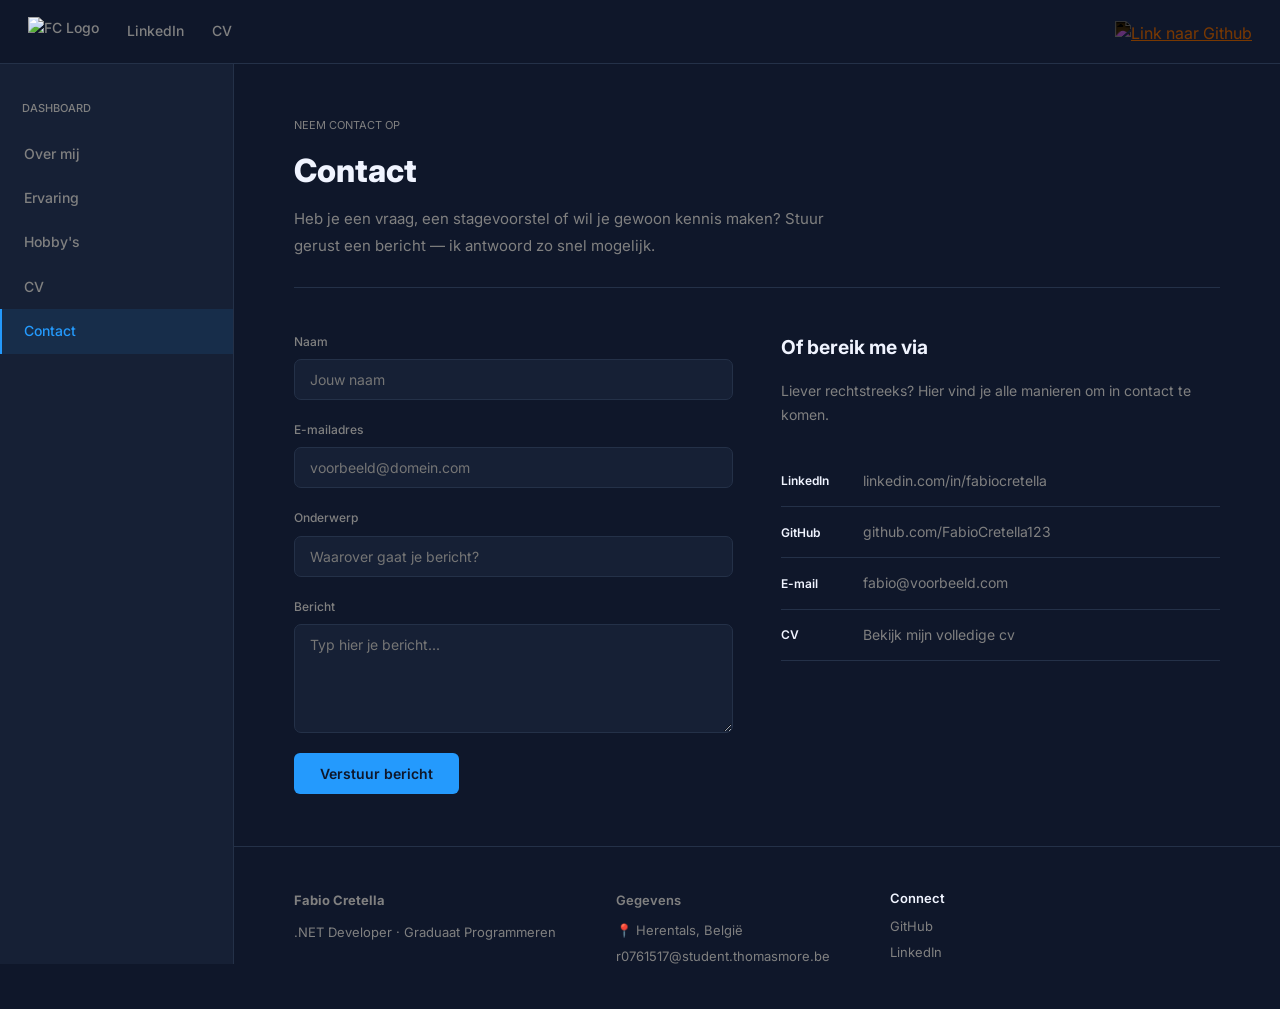
==== contact.html @ 2fed5c03 "Eerste versie portfolio Fabio Cretella" ====
<!DOCTYPE html>
<html lang="nl">
<head>
    <meta charset="UTF-8">
    <title>Fabio Cretella | Contact</title>
    <meta name="viewport" content="width=device-width, initial-scale=1.0">
    <link rel="stylesheet" href="CSS/style.css">
    <link rel="icon" type="image/png" href="img/Logo.png">
    <link rel="preconnect" href="https://fonts.googleapis.com">
    <link rel="preconnect" href="https://fonts.gstatic.com" crossorigin>
    <link href="https://fonts.googleapis.com/css2?family=Inter:ital,opsz,wght@0,14..32,100..900;1,14..32,100..900&display=swap" rel="stylesheet">
</head>
<body>

    <nav>
        <div class="nav-links">
            <a href="index.html"><img src="img/Logo.png" alt="FC Logo" id="logoFC"></a>
            <a href="https://www.linkedin.com" target="_blank">LinkedIn</a>
            <a href="https://www.canva.com/design/DAFfPOvmOwI/BiZF2NES8v6WEZzn_ReYNw/view?utm_content=DAFfPOvmOwI&utm_campaign=designshare&utm_medium=link2&utm_source=uniquelinks&utlId=h7546290654" target="_blank">CV</a>
        </div>
        <div class="nav-rechts">
            <a href="https://github.com/FabioCretella123/websites-portfolio.git" target="_blank">
                <img src="img/githubLogo.png" alt="Link naar Github" id="githubImage">
            </a>
        </div>
    </nav>

    <aside class="sidebar">
        <h2>Dashboard</h2>
        <ul>
            <li><a href="index.html">Over mij</a></li>
            <li><a href="ervaring.html">Ervaring</a></li>
            <li><a href="hobbys.html">Hobby's</a></li>
            <li><a href="curriculumVitae.html">CV</a></li>
            <li><a href="contact.html" class="actief">Contact</a></li>
        </ul>
    </aside>

    <main class="hoofd-inhoud">

        <header class="pagina-header">
            <p class="label">Neem contact op</p>
            <h1>Contact</h1>
            <p>
                Heb je een vraag, een stagevoorstel of wil je gewoon kennis maken?
                Stuur gerust een bericht — ik antwoord zo snel mogelijk.
            </p>
        </header>

        <div class="contact-raster">

    
            <div>
                <form action="#" method="post" class="contact-formulier">

                    <div class="formulier-groep">
                        <label for="naam">Naam</label>
                        <input type="text" id="naam" name="naam" placeholder="Jouw naam" required>
                    </div>

                    <div class="formulier-groep">
                        <label for="email">E-mailadres</label>
                        <input type="email" id="email" name="email" placeholder="voorbeeld@domein.com" required>
                    </div>

                    <div class="formulier-groep">
                        <label for="onderwerp">Onderwerp</label>
                        <input type="text" id="onderwerp" name="onderwerp" placeholder="Waarover gaat je bericht?" required>
                    </div>

                    <div class="formulier-groep">
                        <label for="bericht">Bericht</label>
                        <textarea id="bericht" name="bericht" rows="5" placeholder="Typ hier je bericht..." required></textarea>
                    </div>

                    <button type="submit">Verstuur bericht</button>

                </form>
            </div>

            <aside class="contact-info">
                <h2>Of bereik me via</h2>
                <p>Liever rechtstreeks? Hier vind je alle manieren om in contact te komen.</p>

                <a href="https://www.linkedin.com" target="_blank" class="contact-link">
                    <span class="link-label">LinkedIn</span>
                    <span>linkedin.com/in/fabiocretella</span>
                </a>
                <a href="https://github.com/FabioCretella123" target="_blank" class="contact-link">
                    <span class="link-label">GitHub</span>
                    <span>github.com/FabioCretella123</span>
                </a>
                <a href="mailto:fabio@voorbeeld.com" class="contact-link">
                    <span class="link-label">E-mail</span>
                    <span>fabio@voorbeeld.com</span>
                </a>
                <a href="https://www.canva.com/design/DAFfPOvmOwI/BiZF2NES8v6WEZzn_ReYNw/view?utm_content=DAFfPOvmOwI&utm_campaign=designshare&utm_medium=link2&utm_source=uniquelinks&utlId=h7546290654"
                   target="_blank" class="contact-link">
                    <span class="link-label">CV</span>
                    <span>Bekijk mijn volledige cv</span>
                </a>
            </aside>

        </div>

    </main>
<footer>
    <div class="footer-naam">
        <p class="footer-titel">Fabio Cretella</p>
        <p>.NET Developer · Graduaat Programmeren</p>
    </div>

    <div class="footer-gegevens">
        <p class="footer-kopje">Gegevens</p>
        <p>📍 Herentals, België</p>
        <p>r0761517@student.thomasmore.be</p>
    </div>

    <div class="footer-connect">
        <p class="footer-kopje">Connect</p>
        <a href="https://github.com/FabioCretella123" target="_blank">GitHub</a>
        <a href="https://www.linkedin.com" target="_blank">LinkedIn</a>
    </div>
</footer>
   
</body>
</html>
---- CSS/style.css ----
/* BAZINGA VARIABELEN */
:root {
    --achtergrond: #0F172A;
    --vlak: #162035;
    --vlak-hover: #1e2d47;
    --rand: #243148;
    --tekst: #f0f4ff;
    --tekst-grijs: #808080;
    --accent: #249AFD;
    --accent-donker: #1a7fd4;
    --nav-hoogte: 64px;
    --sidebar-breedte: 234px;
}

* {
    margin: 0;
    padding: 0;
    box-sizing: border-box;
}

body {
    background-color: var(--achtergrond);
    color: var(--tekst);
    font-family: 'Inter', sans-serif;
    font-size: 16px;
    line-height: 1.6;
}

h1 {
    font-size: 2.2rem;
    font-weight: 800;
    margin-bottom: 10px;
}

h2 {
    font-size: 1.2rem;
    font-weight: 700;
    color: var(--tekst);
}

h3 {
    font-size: 1rem;
    font-weight: 500;
    color: var(--tekst-grijs);
}

p {
    color: var(--tekst-grijs);
    line-height: 1.75;
}

a {
    color: var(--accent);
}

/* NAVIGATIEBALK */
nav {
    position: fixed;
    top: 0;
    left: 0;
    right: 0;
    height: var(--nav-hoogte);
    background-color: #0F172A;
    border-bottom: 1px solid var(--rand);
    display: flex;
    align-items: center;
    justify-content: space-between;
    padding: 0 28px;
    z-index: 200;
}

.nav-links {
    display: flex;
    align-items: center;
    gap: 28px;
}

.nav-links a {
    color: var(--tekst-grijs);
    text-decoration: none;
    font-size: 14px;
    font-weight: 500;
}

.nav-links a:hover {
    color: var(--tekst);
}

#logoFC {
    height: 30px;
    width: auto;
    display: block;
}

.nav-rechts {
    display: flex;
    align-items: center;
}

#githubImage {
    height: 22px;
    width: auto;
    filter: invert(1) brightness(0.55);
    display: block;
}

#githubImage:hover {
    filter: invert(1) brightness(1);
}

/*SIDEBAR*/
.sidebar {
    position: fixed;
    top: var(--nav-hoogte);
    left: 0;
    width: var(--sidebar-breedte);
    height: 100vh;
    background-color: var(--vlak);
    border-right: 1px solid var(--rand);
    padding: 36px 0;
}

.sidebar h2 {
    font-size: 11px;
    font-weight: 500;
    text-transform: uppercase;
    color: var(--tekst-grijs);
    padding: 0 22px;
    margin-bottom: 14px;
}

.sidebar ul {
    list-style: none;
}

.sidebar ul li a {
    display: block;
    padding: 11px 22px;
    text-decoration: none;
    color: var(--tekst-grijs);
    font-size: 14px;
    font-weight: 500;
    border-left: 2px solid transparent;
    transition: background-color 0.2s, color 0.2s;
}

.sidebar ul li a:hover {
    color: var(--tekst);
    background-color: var(--vlak-hover);
}

.sidebar ul li a.actief {
    color: var(--accent);
    background-color: rgba(36, 154, 253, 0.10);
    border-left: 2px solid var(--accent);
}

.hoofd-inhoud {
    margin-left: var(--sidebar-breedte);
    margin-top: var(--nav-hoogte);
    padding: 52px 60px;
    max-width: 1060px;
}
footer {
    margin-left: var(--sidebar-breedte);
    border-top: 1px solid var(--rand);
    padding: 40px 60px;
    display: flex;
    gap: 60px;
    align-items: flex-start;
}

.footer-titel {
    font-size: 16px;
    font-weight: 700;
    color: var(--tekst);
    margin-bottom: 6px;
}

.footer-naam p,
.footer-gegevens p,
.footer-connect a {
    font-size: 13px;
    color: var(--tekst-grijs);
    line-height: 2;
    text-decoration: none;
    display: block;
}

.footer-connect a:hover {
    color: var(--tekst);
}

.footer-kopje {
    font-size: 13px;
    font-weight: 600;
    color: var(--tekst);
    margin-bottom: 4px;
}

.knop {
    display: inline-block;
    background-color: var(--accent);
    color: #0F172A;
    padding: 11px 22px;
    border-radius: 6px;
    text-decoration: none;
    font-size: 14px;
    font-weight: 600;
    transition: background-color 0.2s;
}

.knop:hover {
    background-color: var(--accent-donker);
    color: #0F172A;
}

.knop-omlijnd {
    background-color: transparent;
    color: var(--tekst);
    border: 1px solid var(--rand);
}

.knop-omlijnd:hover {
    background-color: var(--vlak-hover);
    color: var(--tekst);
}


.profiel {
    display: flex;
    align-items: flex-start;
    gap: 36px;
    margin-bottom: 48px;
}

.profielfoto {
    width: 250px;
    height: 250px;
    border-radius: 50%;
    object-fit: cover;
    border: 2px solid grey;
    flex-shrink: 0;
    order: 2;
    margin-left: 200px;
}

.profiel-informatie {
    order: 1;
    padding-top: 4px;
}

.profiel-rol {
    font-size: 13px;
    font-weight: 400;
    color: var(--accent);
    margin-bottom: 14px;
}

.profiel-bio {
    max-width: 520px;
    margin-bottom: 22px;
}

.profiel-knoppen {
    display: flex;
    gap: 12px;
    flex-wrap: wrap;
}


.scheidingslijn {
    border: none;
    border-top: 1px solid var(--rand);
    margin: 48px 0;
}


.vaardigheden-lijst {
    display: flex;
    flex-wrap: wrap;
    gap: 10px;
    margin-top: 16px;
}

.vaardigheid {
    background-color: var(--vlak);
    border: 1px solid var(--rand);
    padding: 7px 14px;
    border-radius: 6px;
    font-size: 13px;
    color: var(--tekst-grijs);
    transition: color 0.2s, border-color 0.2s;
}

.vaardigheid:hover {
    color: var(--tekst);
    border-color: var(--tekst-grijs);
}


.pagina-header {
    margin-bottom: 44px;
    border-bottom: 1px solid var(--rand);
    padding-bottom: 28px;
}

.pagina-header .label {
    font-size: 11px;
    color: var(--tekst-grijs);
    text-transform: uppercase;
    margin-bottom: 10px;
}

.pagina-header h1 {
    font-size: 2rem;
    margin-bottom: 10px;
}

.pagina-header p {
    max-width: 560px;
    font-size: 15px;
}


.projecten-lijst {
    display: flex;
    flex-direction: column;
    gap: 20px;
}

.project-kaart {
    background-color: var(--vlak);
    border: 1px solid var(--rand);
    border-radius: 10px;
    padding: 28px 32px;
    transition: border-color 0.2s, transform 0.2s;
}

.project-kaart:hover {
    border-color: var(--accent);
    transform: translateY(-2px);
}

.project-kaart .project-nummer {
    font-size: 11px;
    color: var(--accent);
    text-transform: uppercase;
    margin-bottom: 10px;
}

.project-kaart h2 {
    font-size: 1.05rem;
    margin-bottom: 10px;
}

.project-kaart p {
    font-size: 14px;
    line-height: 1.7;
    margin-bottom: 16px;
}

.labels {
    display: flex;
    flex-wrap: wrap;
    gap: 8px;
}

.label-tag {
    background-color: var(--achtergrond);
    border: 1px solid var(--rand);
    color: var(--tekst-grijs);
    padding: 4px 10px;
    border-radius: 4px;
    font-size: 12px;
}


.hobby-raster {
    display: grid;
    grid-template-columns: repeat(2, 1fr);
    gap: 18px;
    margin-top: 8px;
}

.hobby-kaart {
    background-color: var(--vlak);
    border: 1px solid var(--rand);
    border-radius: 10px;
    overflow: hidden;
    transition: border-color 0.2s, transform 0.2s;
}

.hobby-kaart:hover {
    border-color: var(--tekst-grijs);
    transform: translateY(-2px);
}

.hobby-kaart img {
    width: 100%;
    height: 160px;
    object-fit: cover;
    display: block;
    object-position: center top;
}

.hobby-inhoud {
    padding: 20px;
}

.hobby-kaart h2 {
    font-size: 1rem;
    margin-bottom: 8px;
}

.hobby-kaart p {
    font-size: 13px;
    line-height: 1.65;
}

.hobby-competentie {
    display: inline-block;
    font-size: 12px;
    color: var(--accent);
    margin-top: 12px;
}

.cv-sectie {
    margin-bottom: 44px;
}

.cv-sectie-titel {
    font-size: 11px;
    text-transform: uppercase;
    color: var(--tekst-grijs);
    margin-bottom: 16px;
}

.cv-tabel {
    width: 100%;
    border-collapse: collapse;
}

.cv-tabel td {
    padding: 13px 0;
    border-bottom: 1px solid var(--rand);
    vertical-align: top;
    font-size: 14px;
    color: var(--tekst-grijs);
    line-height: 1.6;
}

.cv-tabel td:first-child {
    font-size: 12px;
    color: var(--tekst);
    width: 130px;
    padding-right: 20px;
}

.cv-tabel td strong {
    color: var(--tekst);
    font-weight: 600;
    display: block;
    margin-bottom: 2px;
}


.contact-raster {
    display: grid;
    grid-template-columns: 1fr 1fr;
    gap: 48px;
    margin-top: 8px;
}

.contact-formulier {
    display: flex;
    flex-direction: column;
}

.formulier-groep {
    display: flex;
    flex-direction: column;
    margin-bottom: 20px;
}

.contact-formulier label {
    font-size: 12px;
    font-weight: 500;
    color: var(--tekst-grijs);
    margin-bottom: 8px;
}

.contact-formulier input,
.contact-formulier textarea {
    background-color: var(--vlak);
    border: 1px solid var(--rand);
    color: var(--tekst);
    padding: 11px 15px;
    border-radius: 7px;
    font-size: 14px;
    font-family: 'Inter', sans-serif;
    transition: border-color 0.2s;
    resize: vertical;
}

.contact-formulier input:focus,
.contact-formulier textarea:focus {
    outline: none;
    border-color: var(--accent);
}

.contact-formulier button {
    align-self: flex-start;
    background-color: var(--accent);
    color: #0F172A;
    border: none;
    padding: 12px 26px;
    border-radius: 6px;
    font-size: 14px;
    font-weight: 600;
    cursor: pointer;
    font-family: 'Inter', sans-serif;
    transition: background-color 0.2s;
}

.contact-formulier button:hover {
    background-color: var(--accent-donker);
}

.contact-info h2 {
    margin-bottom: 16px;
}

.contact-info p {
    font-size: 14px;
    margin-bottom: 28px;
}

.contact-link {
    display: flex;
    align-items: center;
    gap: 12px;
    padding: 14px 0;
    border-bottom: 1px solid var(--rand);
    text-decoration: none;
    color: var(--tekst-grijs);
    font-size: 14px;
    transition: color 0.2s;
}

.contact-link:hover {
    color: var(--tekst);
}

.contact-link .link-label {
    font-size: 12px;
    font-weight: 600;
    color: var(--tekst);
    width: 70px;
}
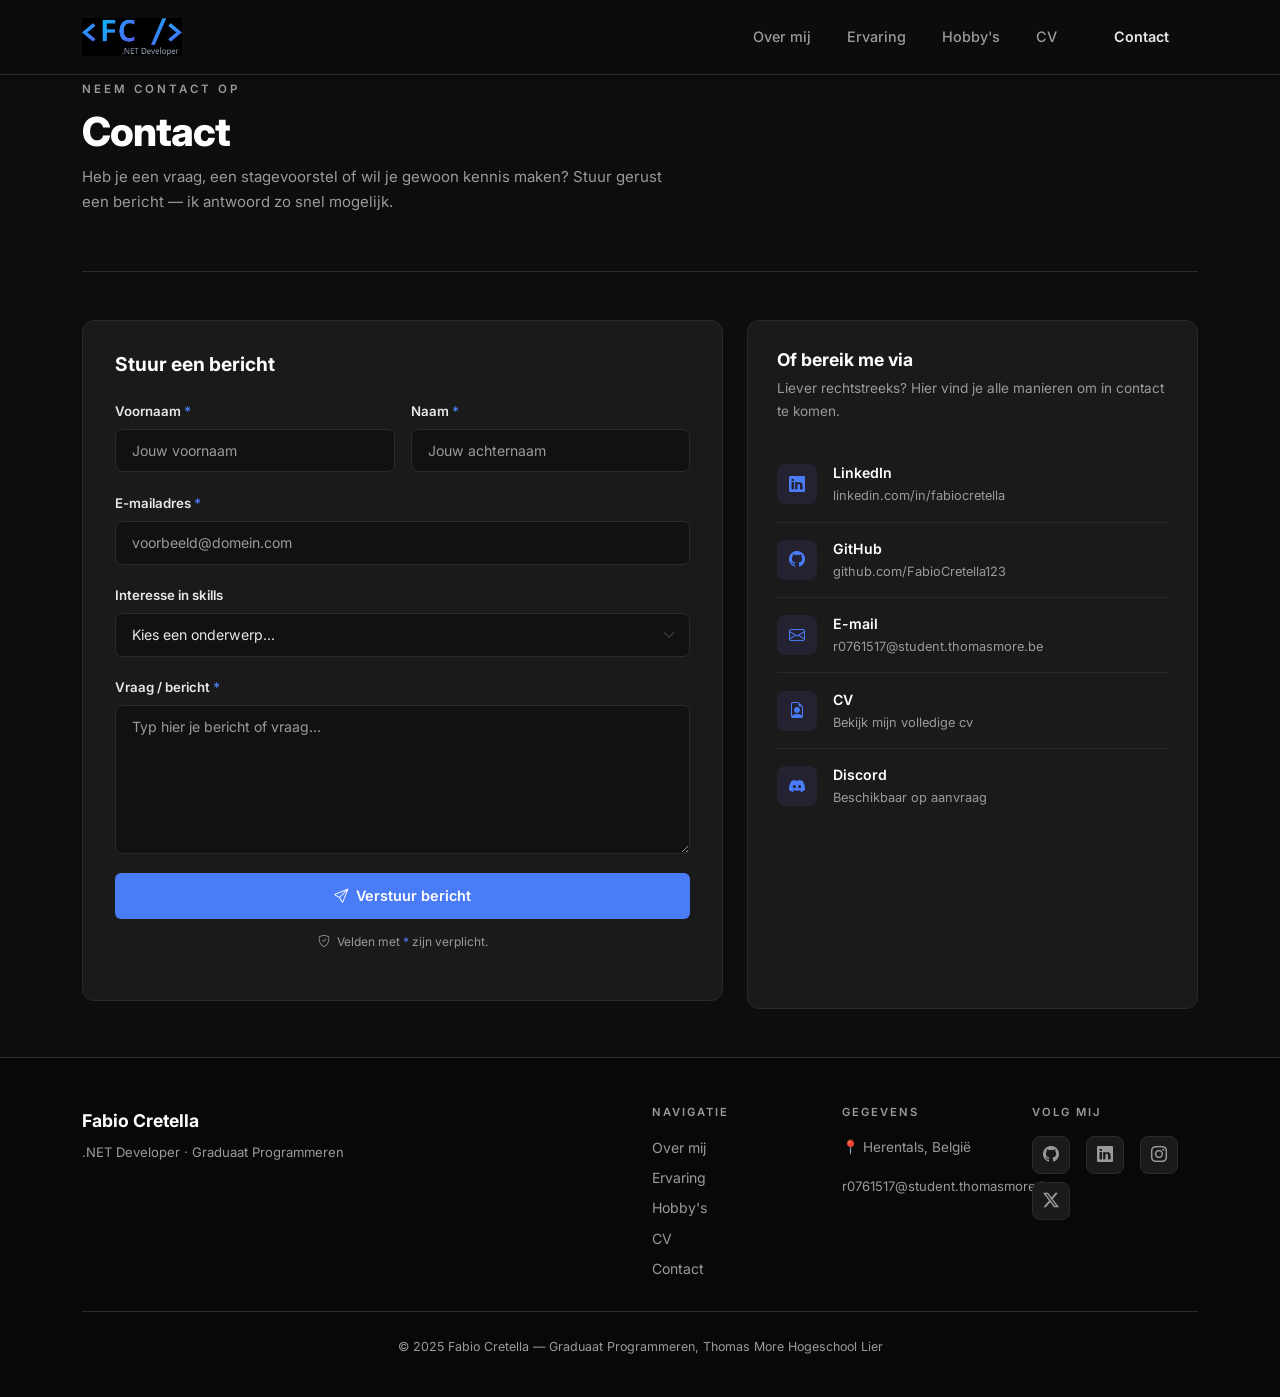
==== commit 7c739c6d: "Add project2 Bootstrap portfolio" ====
--- a/contact.html
+++ b/contact.html
@@ -2,126 +2,291 @@
 <html lang="nl">
 <head>
     <meta charset="UTF-8">
+    <meta name="viewport" content="width=device-width, initial-scale=1.0">
+    <meta name="description" content="Contacteer Fabio Cretella — stuur een bericht of neem direct contact op.">
+    <meta name="author" content="Fabio Cretella">
     <title>Fabio Cretella | Contact</title>
-    <meta name="viewport" content="width=device-width, initial-scale=1.0">
-    <link rel="stylesheet" href="CSS/style.css">
-    <link rel="icon" type="image/png" href="img/Logo.png">
+
+    <!-- Bootstrap 5 -->
+    <link href="vendor/bootstrap.min.css" rel="stylesheet">
+    <!-- Bootstrap Icons -->
+    <link href="https://cdn.jsdelivr.net/npm/bootstrap-icons@1.11.3/font/bootstrap-icons.min.css" rel="stylesheet">
+    <!-- Google Fonts -->
     <link rel="preconnect" href="https://fonts.googleapis.com">
     <link rel="preconnect" href="https://fonts.gstatic.com" crossorigin>
-    <link href="https://fonts.googleapis.com/css2?family=Inter:ital,opsz,wght@0,14..32,100..900;1,14..32,100..900&display=swap" rel="stylesheet">
+    <link href="https://fonts.googleapis.com/css2?family=Inter:wght@300;400;500;600;700;800&display=swap" rel="stylesheet">
+    <!-- Eigen stijlbestand -->
+    <link rel="stylesheet" href="css/style.css">
+    <link rel="icon" type="image/png" href="img/logo.png">
 </head>
 <body>
 
-    <nav>
-        <div class="nav-links">
-            <a href="index.html"><img src="img/Logo.png" alt="FC Logo" id="logoFC"></a>
-            <a href="https://www.linkedin.com" target="_blank">LinkedIn</a>
-            <a href="https://www.canva.com/design/DAFfPOvmOwI/BiZF2NES8v6WEZzn_ReYNw/view?utm_content=DAFfPOvmOwI&utm_campaign=designshare&utm_medium=link2&utm_source=uniquelinks&utlId=h7546290654" target="_blank">CV</a>
-        </div>
-        <div class="nav-rechts">
-            <a href="https://github.com/FabioCretella123/websites-portfolio.git" target="_blank">
-                <img src="img/githubLogo.png" alt="Link naar Github" id="githubImage">
-            </a>
-        </div>
-    </nav>
-
-    <aside class="sidebar">
-        <h2>Dashboard</h2>
-        <ul>
-            <li><a href="index.html">Over mij</a></li>
-            <li><a href="ervaring.html">Ervaring</a></li>
-            <li><a href="hobbys.html">Hobby's</a></li>
-            <li><a href="curriculumVitae.html">CV</a></li>
-            <li><a href="contact.html" class="actief">Contact</a></li>
-        </ul>
-    </aside>
-
-    <main class="hoofd-inhoud">
-
-        <header class="pagina-header">
-            <p class="label">Neem contact op</p>
-            <h1>Contact</h1>
-            <p>
-                Heb je een vraag, een stagevoorstel of wil je gewoon kennis maken?
-                Stuur gerust een bericht — ik antwoord zo snel mogelijk.
-            </p>
-        </header>
-
-        <div class="contact-raster">
-
-    
-            <div>
-                <form action="#" method="post" class="contact-formulier">
-
+<!-- ===== NAVIGATIE ===== -->
+<nav class="navbar navbar-expand-lg fixed-top">
+    <div class="container">
+        <a class="navbar-brand" href="index.html"><img src="img/logo.png" alt="FC Logo" style="height:38px;"></a>
+
+        <button class="navbar-toggler" type="button"
+                data-bs-toggle="collapse" data-bs-target="#navbarMenu"
+                aria-controls="navbarMenu" aria-expanded="false" aria-label="Navigatie uitklappen">
+            <span class="navbar-toggler-icon"></span>
+        </button>
+
+        <div class="collapse navbar-collapse" id="navbarMenu">
+            <ul class="navbar-nav ms-auto align-items-lg-center gap-lg-1">
+                <li class="nav-item"><a class="nav-link" href="index.html">Over mij</a></li>
+                <li class="nav-item"><a class="nav-link" href="ervaring.html">Ervaring</a></li>
+                <li class="nav-item"><a class="nav-link" href="hobbys.html">Hobby's</a></li>
+                <li class="nav-item"><a class="nav-link" href="curriculumVitae.html">CV</a></li>
+                <li class="nav-item ms-lg-2"><a class="btn btn-accent active" href="contact.html">Contact</a></li>
+            </ul>
+        </div>
+    </div>
+</nav>
+
+<!-- ===== PAGINA HEADER ===== -->
+<div class="container">
+    <div class="pagina-header">
+        <p class="sectie-label">Neem contact op</p>
+        <h1>Contact</h1>
+        <p>
+            Heb je een vraag, een stagevoorstel of wil je gewoon kennis maken?
+            Stuur gerust een bericht — ik antwoord zo snel mogelijk.
+        </p>
+    </div>
+</div>
+
+<!-- ===== HOOFDINHOUD ===== -->
+<main class="container pb-5" style="padding-bottom: 12rem;">
+    <div class="row g-4">
+
+        <!-- Contactformulier -->
+        <div class="col-lg-7">
+            <div class="contact-kaart">
+                <h2 style="font-size:1.2rem;font-weight:700;color:var(--kleur-wit);margin-bottom:1.5rem;">
+                    Stuur een bericht
+                </h2>
+
+                <!--
+                    Formulier verstuurd naar: https://tm-statweb.be/forms.php
+                    HTML5 validatie aanwezig op alle verplichte velden
+                -->
+                <form action="https://tm-statweb.be/forms.php" method="post" novalidate id="contactFormulier">
+
+                    <!-- Naam en voornaam (verplicht) -->
+                    <div class="row g-3 mb-0">
+                        <div class="col-sm-6">
+                            <div class="formulier-groep">
+                                <label for="voornaam">Voornaam <span style="color:var(--kleur-accent);">*</span></label>
+                                <input type="text"
+                                       id="voornaam"
+                                       name="voornaam"
+                                       class="form-control"
+                                       placeholder="Jouw voornaam"
+                                       required
+                                       minlength="2"
+                                       autocomplete="given-name">
+                                <div class="invalid-feedback">Voornaam is verplicht (min. 2 tekens).</div>
+                            </div>
+                        </div>
+                        <div class="col-sm-6">
+                            <div class="formulier-groep">
+                                <label for="naam">Naam <span style="color:var(--kleur-accent);">*</span></label>
+                                <input type="text"
+                                       id="naam"
+                                       name="naam"
+                                       class="form-control"
+                                       placeholder="Jouw achternaam"
+                                       required
+                                       minlength="2"
+                                       autocomplete="family-name">
+                                <div class="invalid-feedback">Naam is verplicht (min. 2 tekens).</div>
+                            </div>
+                        </div>
+                    </div>
+
+                    <!-- E-mailadres (verplicht + geldig) -->
                     <div class="formulier-groep">
-                        <label for="naam">Naam</label>
-                        <input type="text" id="naam" name="naam" placeholder="Jouw naam" required>
-                    </div>
-
+                        <label for="email">E-mailadres <span style="color:var(--kleur-accent);">*</span></label>
+                        <input type="email"
+                               id="email"
+                               name="email"
+                               class="form-control"
+                               placeholder="voorbeeld@domein.com"
+                               required
+                               autocomplete="email">
+                        <div class="invalid-feedback">Voer een geldig e-mailadres in.</div>
+                    </div>
+
+                    <!-- Interesse in skills (selectielijst) -->
                     <div class="formulier-groep">
-                        <label for="email">E-mailadres</label>
-                        <input type="email" id="email" name="email" placeholder="voorbeeld@domein.com" required>
-                    </div>
-
+                        <label for="interesse">Interesse in skills</label>
+                        <select id="interesse" name="interesse" class="form-select">
+                            <option value="" disabled selected>Kies een onderwerp...</option>
+                            <option value="html-css">HTML &amp; CSS</option>
+                            <option value="bootstrap">Bootstrap</option>
+                            <option value="csharp-dotnet">C# / .NET</option>
+                            <option value="git-github">Git &amp; GitHub</option>
+                            <option value="stage">Stage / samenwerking</option>
+                            <option value="algemeen">Algemene vraag</option>
+                            <option value="anders">Iets anders</option>
+                        </select>
+                    </div>
+
+                    <!-- Vraag (groot tekstvak) -->
                     <div class="formulier-groep">
-                        <label for="onderwerp">Onderwerp</label>
-                        <input type="text" id="onderwerp" name="onderwerp" placeholder="Waarover gaat je bericht?" required>
-                    </div>
-
-                    <div class="formulier-groep">
-                        <label for="bericht">Bericht</label>
-                        <textarea id="bericht" name="bericht" rows="5" placeholder="Typ hier je bericht..." required></textarea>
-                    </div>
-
-                    <button type="submit">Verstuur bericht</button>
+                        <label for="vraag">Vraag / bericht <span style="color:var(--kleur-accent);">*</span></label>
+                        <textarea id="vraag"
+                                  name="vraag"
+                                  class="form-control"
+                                  rows="6"
+                                  placeholder="Typ hier je bericht of vraag..."
+                                  required
+                                  minlength="10"></textarea>
+                        <div class="invalid-feedback">Vul een bericht in (min. 10 tekens).</div>
+                    </div>
+
+                    <!-- Verborgen velden voor het formulier -->
+                    <input type="hidden" name="subject" value="Contactformulier portfolio Fabio Cretella">
+                    <input type="hidden" name="redirect" value="index.html">
+
+                    <button type="submit" class="btn btn-accent w-100" style="padding:0.75rem;">
+                        <i class="bi bi-send me-2"></i>Verstuur bericht
+                    </button>
+
+                    <p style="font-size:0.75rem;color:var(--kleur-tekst-zacht);margin-top:0.8rem;text-align:center;">
+                        <i class="bi bi-shield-check me-1"></i>
+                        Velden met <span style="color:var(--kleur-accent);">*</span> zijn verplicht.
+                    </p>
 
                 </form>
             </div>
-
-            <aside class="contact-info">
-                <h2>Of bereik me via</h2>
-                <p>Liever rechtstreeks? Hier vind je alle manieren om in contact te komen.</p>
-
-                <a href="https://www.linkedin.com" target="_blank" class="contact-link">
-                    <span class="link-label">LinkedIn</span>
-                    <span>linkedin.com/in/fabiocretella</span>
-                </a>
-                <a href="https://github.com/FabioCretella123" target="_blank" class="contact-link">
-                    <span class="link-label">GitHub</span>
-                    <span>github.com/FabioCretella123</span>
-                </a>
-                <a href="mailto:fabio@voorbeeld.com" class="contact-link">
-                    <span class="link-label">E-mail</span>
-                    <span>fabio@voorbeeld.com</span>
-                </a>
-                <a href="https://www.canva.com/design/DAFfPOvmOwI/BiZF2NES8v6WEZzn_ReYNw/view?utm_content=DAFfPOvmOwI&utm_campaign=designshare&utm_medium=link2&utm_source=uniquelinks&utlId=h7546290654"
-                   target="_blank" class="contact-link">
-                    <span class="link-label">CV</span>
-                    <span>Bekijk mijn volledige cv</span>
-                </a>
-            </aside>
-
-        </div>
-
-    </main>
+        </div>
+
+        <!-- Contactinfo sidebar -->
+        <div class="col-lg-5" style = "overflow: hidden;">
+            <div class="contact-link-kaart">
+                <h2 style="font-size:1.1rem;font-weight:700;color:var(--kleur-wit);margin-bottom:0.4rem;">
+                    Of bereik me via
+                </h2>
+                <p style="font-size:0.85rem;color:var(--kleur-tekst-zacht);margin-bottom:1.5rem;">
+                    Liever rechtstreeks? Hier vind je alle manieren om in contact te komen.
+                </p>
+
+                <a href="https://www.linkedin.com/in/fabiocretella" target="_blank" class="contact-link-item">
+                    <div class="contact-link-icoon"><i class="bi bi-linkedin"></i></div>
+                    <div>
+                        <div class="contact-link-naam">LinkedIn</div>
+                        <div class="contact-link-waarde">linkedin.com/in/fabiocretella</div>
+                    </div>
+                </a>
+
+                <a href="https://github.com/FabioCretella123" target="_blank" class="contact-link-item">
+                    <div class="contact-link-icoon"><i class="bi bi-github"></i></div>
+                    <div>
+                        <div class="contact-link-naam">GitHub</div>
+                        <div class="contact-link-waarde">github.com/FabioCretella123</div>
+                    </div>
+                </a>
+
+                <a href="mailto:r0761517@student.thomasmore.be" class="contact-link-item">
+                    <div class="contact-link-icoon"><i class="bi bi-envelope"></i></div>
+                    <div>
+                        <div class="contact-link-naam">E-mail</div>
+                        <div class="contact-link-waarde">r0761517@student.thomasmore.be</div>
+                    </div>
+                </a>
+
+                <a href="https://www.canva.com/design/DAFfPOvmOwI/BiZF2NES8v6WEZzn_ReYNw/view"
+                   target="_blank" class="contact-link-item">
+                    <div class="contact-link-icoon"><i class="bi bi-file-earmark-person"></i></div>
+                    <div>
+                        <div class="contact-link-naam">CV</div>
+                        <div class="contact-link-waarde">Bekijk mijn volledige cv</div>
+                    </div>
+                </a>
+
+                <a href="https://discord.com" target="_blank" class="contact-link-item">
+                    <div class="contact-link-icoon"><i class="bi bi-discord"></i></div>
+                    <div>
+                        <div class="contact-link-naam">Discord</div>
+                        <div class="contact-link-waarde">Beschikbaar op aanvraag</div>
+                    </div>
+                </a>
+
+            </div>
+
+            <!-- Locatie info -->
+            <div class="contact-link-kaart mt-4" style="padding:1.4rem;">
+                <p style="font-size:0.72rem;letter-spacing:3px;text-transform:uppercase;color:var(--kleur-accent);font-weight:600;margin-bottom:0.8rem;">
+                    Locatie
+                </p>
+                <p style="color:var(--kleur-tekst);font-weight:600;margin-bottom:0.3rem;">
+                    <i class="bi bi-geo-alt me-2" style="color:var(--kleur-accent);"></i>Herentals, Antwerpen
+                </p>
+                <p style="color:var(--kleur-tekst-zacht);font-size:0.83rem;margin-bottom:0;">
+                    België · Beschikbaar voor stage en freelance werk
+                </p>
+            </div>
+        </div>
+
+    </div>
+</main>
+
+<!-- ===== FOOTER ===== -->
 <footer>
-    <div class="footer-naam">
-        <p class="footer-titel">Fabio Cretella</p>
-        <p>.NET Developer · Graduaat Programmeren</p>
-    </div>
-
-    <div class="footer-gegevens">
-        <p class="footer-kopje">Gegevens</p>
-        <p>📍 Herentals, België</p>
-        <p>r0761517@student.thomasmore.be</p>
-    </div>
-
-    <div class="footer-connect">
-        <p class="footer-kopje">Connect</p>
-        <a href="https://github.com/FabioCretella123" target="_blank">GitHub</a>
-        <a href="https://www.linkedin.com" target="_blank">LinkedIn</a>
+    <div class="container">
+        <div class="row g-4">
+            <div class="col-md-4">
+                <p class="footer-naam">Fabio Cretella</p>
+                <p class="footer-ondertitel">.NET Developer · Graduaat Programmeren</p>
+            </div>
+            <div class="col-md-2 offset-md-2">
+                <h6>Navigatie</h6>
+                <a href="index.html">Over mij</a>
+                <a href="ervaring.html">Ervaring</a>
+                <a href="hobbys.html">Hobby's</a>
+                <a href="curriculumVitae.html">CV</a>
+                <a href="contact.html">Contact</a>
+            </div>
+            <div class="col-md-2">
+                <h6>Gegevens</h6>
+                <p style="font-size:0.85rem;">📍 Herentals, België</p>
+                <p style="font-size:0.82rem;">r0761517@student.thomasmore.be</p>
+            </div>
+            <div class="col-md-2">
+                <h6>Volg mij</h6>
+                <div class="d-flex gap-2 flex-wrap">
+                    <a href="https://github.com/FabioCretella123" target="_blank" class="social-icoon-link"><i class="bi bi-github"></i></a>
+                    <a href="https://www.linkedin.com" target="_blank" class="social-icoon-link"><i class="bi bi-linkedin"></i></a>
+                    <a href="https://www.instagram.com" target="_blank" class="social-icoon-link"><i class="bi bi-instagram"></i></a>
+                    <a href="https://twitter.com" target="_blank" class="social-icoon-link"><i class="bi bi-twitter-x"></i></a>
+                </div>
+            </div>
+        </div>
+        <div class="footer-copyright text-center">
+            <p>&copy; 2025 Fabio Cretella — Graduaat Programmeren, Thomas More Hogeschool Lier</p>
+        </div>
     </div>
 </footer>
-   
+
+<!-- Bootstrap JS -->
+<script src="vendor/bootstrap.bundle.min.js"></script>
+
+<!-- HTML5 formuliervalidatie -->
+<script>
+(function () {
+    'use strict';
+    const form = document.getElementById('contactFormulier');
+    form.addEventListener('submit', function (event) {
+        if (!form.checkValidity()) {
+            event.preventDefault();
+            event.stopPropagation();
+        }
+        form.classList.add('was-validated');
+    }, false);
+})();
+</script>
+
 </body>
 </html>
--- a/css/style.css
+++ b/css/style.css
@@ -0,0 +1,701 @@
+/* ===== KLEURVARIABELEN ===== */
+:root {
+    --kleur-achtergrond:    #0d0d0d;
+    --kleur-oppervlak:      #161616;
+    --kleur-kaart:          #1a1a1a;
+    --kleur-rand:           #2a2a2a;
+    --kleur-accent:         #4a7cf7;
+    --kleur-accent-licht:   #74a3ff;
+    --kleur-accent-cyaan:   #5bc8f5;
+    --kleur-tekst:          #e8e8e8;
+    --kleur-tekst-zacht:    #9a9a9a;
+    --kleur-wit:            #ffffff;
+}
+
+/* ===== BASIS ===== */
+body {
+    background-color: var(--kleur-achtergrond);
+    color: var(--kleur-tekst);
+    font-family: 'Inter', sans-serif;
+    font-size: 15px;
+    line-height: 1.7;
+}
+
+/* ===== NAVIGATIE ===== */
+.navbar {
+    background-color: rgba(13, 13, 13, 0.95) !important;
+    border-bottom: 1px solid var(--kleur-rand);
+    backdrop-filter: blur(8px);
+    padding: 0.8rem 1.5rem;
+}
+
+.navbar-brand {
+    font-weight: 700;
+    font-size: 1.3rem;
+    color: var(--kleur-wit) !important;
+    letter-spacing: -0.5px;
+}
+
+.navbar-brand span {
+    color: var(--kleur-accent);
+}
+
+.navbar-nav .nav-link {
+    color: var(--kleur-tekst-zacht) !important;
+    font-weight: 500;
+    padding: 0.5rem 1rem !important;
+    transition: color 0.2s;
+    font-size: 0.9rem;
+}
+
+.navbar-nav .nav-link:hover,
+.navbar-nav .nav-link.active {
+    color: var(--kleur-wit) !important;
+}
+
+.navbar-toggler {
+    border-color: var(--kleur-rand);
+}
+
+.navbar-toggler-icon {
+    filter: invert(1);
+}
+
+/* ===== HERO SECTIE ===== */
+.hero-sectie {
+    min-height: 90vh;
+    display: flex;
+    align-items: center;
+    background: linear-gradient(135deg, #0d0d0d 0%, #0d1a35 50%, #0d0d0d 100%);
+    padding: 80px 0 60px;
+    position: relative;
+    overflow: hidden;
+}
+
+.hero-sectie::before {
+    content: '';
+    position: absolute;
+    top: -50%;
+    left: -50%;
+    width: 200%;
+    height: 200%;
+    background: radial-gradient(circle at 60% 40%, rgba(74, 124, 247, 0.1) 0%, transparent 50%);
+    pointer-events: none;
+}
+
+.hero-label {
+    font-size: 0.75rem;
+    font-weight: 600;
+    letter-spacing: 3px;
+    text-transform: uppercase;
+    color: var(--kleur-accent);
+    margin-bottom: 1rem;
+}
+
+.hero-titel {
+    font-size: clamp(2.5rem, 6vw, 4.5rem);
+    font-weight: 800;
+    line-height: 1.1;
+    letter-spacing: -2px;
+    color: var(--kleur-wit);
+    margin-bottom: 1.2rem;
+}
+
+.hero-titel span {
+    background: linear-gradient(90deg, #4a7cf7, #5bc8f5);
+    -webkit-background-clip: text;
+    -webkit-text-fill-color: transparent;
+    background-clip: text;
+}
+
+.hero-ondertitel {
+    font-size: 1.05rem;
+    color: var(--kleur-tekst-zacht);
+    max-width: 500px;
+    margin-bottom: 2rem;
+}
+
+.hero-foto {
+    width: 320px;
+    height: 320px;
+    object-fit: cover;
+    border-radius: 50%;
+    border: 3px solid var(--kleur-accent);
+    box-shadow: 0 0 60px rgba(74, 124, 247, 0.2);
+}
+
+/* ===== KNOPPEN ===== */
+.btn-accent {
+    background-color: var(--kleur-accent);
+    color: var(--kleur-wit);
+    border: none;
+    padding: 0.7rem 1.8rem;
+    border-radius: 6px;
+    font-weight: 600;
+    font-size: 0.9rem;
+    transition: background-color 0.2s, transform 0.2s;
+    text-decoration: none;
+}
+
+.btn-accent:hover {
+    background-color: var(--kleur-accent-licht);
+    color: var(--kleur-wit);
+    transform: translateY(-2px);
+}
+
+.btn-omlijnd {
+    background-color: transparent;
+    color: var(--kleur-tekst);
+    border: 1px solid var(--kleur-rand);
+    padding: 0.7rem 1.8rem;
+    border-radius: 6px;
+    font-weight: 500;
+    font-size: 0.9rem;
+    transition: border-color 0.2s, color 0.2s;
+    text-decoration: none;
+}
+
+.btn-omlijnd:hover {
+    border-color: var(--kleur-accent);
+    color: var(--kleur-accent);
+}
+
+/* ===== SECTIES ===== */
+.sectie {
+    padding: 80px 0;
+}
+
+.sectie-label {
+    font-size: 0.72rem;
+    font-weight: 600;
+    letter-spacing: 3px;
+    text-transform: uppercase;
+    color: var(--kleur-accent);
+    margin-bottom: 0.5rem;
+}
+
+.sectie-titel {
+    font-size: 2rem;
+    font-weight: 700;
+    color: var(--kleur-wit);
+    margin-bottom: 0.5rem;
+    letter-spacing: -0.5px;
+}
+
+.sectie-intro {
+    color: var(--kleur-tekst-zacht);
+    max-width: 580px;
+    margin-bottom: 2.5rem;
+}
+
+/* ===== KAARTEN ===== */
+.project-kaart {
+    background-color: var(--kleur-kaart);
+    border: 1px solid var(--kleur-rand);
+    border-radius: 12px;
+    overflow: hidden;
+    transition: transform 0.25s, border-color 0.25s;
+    height: 100%;
+}
+
+.project-kaart:hover {
+    transform: translateY(-6px);
+    border-color: var(--kleur-accent);
+}
+
+.project-kaart img {
+    width: 100%;
+    height: 200px;
+    object-fit: cover;
+    display: block;
+    filter: brightness(0.85);
+    transition: filter 0.3s;
+}
+
+.project-kaart:hover img {
+    filter: brightness(1);
+}
+
+.project-kaart-inhoud {
+    padding: 1.5rem;
+}
+
+.project-kaart-inhoud h3 {
+    font-size: 1.05rem;
+    font-weight: 700;
+    color: var(--kleur-wit);
+    margin-bottom: 0.5rem;
+}
+
+.project-kaart-inhoud p {
+    font-size: 0.88rem;
+    color: var(--kleur-tekst-zacht);
+    margin-bottom: 1rem;
+}
+
+.label-tag {
+    display: inline-block;
+    background: rgba(74, 124, 247, 0.12);
+    border: 1px solid rgba(74, 124, 247, 0.25);
+    border-radius: 4px;
+    padding: 2px 10px;
+    font-size: 0.75rem;
+    font-weight: 500;
+    margin: 2px;
+}
+
+/* ===== SCHEIDINGSLIJN ===== */
+hr.scheidingslijn {
+    border-color: var(--kleur-rand);
+    margin: 0;
+}
+
+/* ===== CV SECTIES ===== */
+.cv-blok {
+    background-color: var(--kleur-kaart);
+    border: 1px solid var(--kleur-rand);
+    border-radius: 12px;
+    padding: 2rem;
+    margin-bottom: 1.5rem;
+}
+
+.cv-blok-titel {
+    font-size: 0.72rem;
+    font-weight: 600;
+    letter-spacing: 3px;
+    text-transform: uppercase;
+    color: var(--kleur-accent);
+    margin-bottom: 1.2rem;
+}
+
+.cv-item {
+    display: flex;
+    gap: 1.5rem;
+    padding: 0.8rem 0;
+    border-bottom: 1px solid var(--kleur-rand);
+}
+
+.cv-item:last-child {
+    border-bottom: none;
+    padding-bottom: 0;
+}
+
+.cv-jaar {
+    min-width: 100px;
+    font-size: 0.82rem;
+    color: var(--kleur-tekst-zacht);
+    padding-top: 3px;
+}
+
+.cv-detail strong {
+    display: block;
+    color: var(--kleur-wit);
+    font-weight: 600;
+    font-size: 0.95rem;
+    margin-bottom: 2px;
+}
+
+.cv-detail span {
+    color: var(--kleur-tekst-zacht);
+    font-size: 0.85rem;
+}
+
+/* Taal progressie */
+.taal-balk {
+    height: 5px;
+    background-color: var(--kleur-rand);
+    border-radius: 3px;
+    overflow: hidden;
+    margin-top: 4px;
+}
+
+.taal-balk-vulling {
+    height: 100%;
+    background: linear-gradient(90deg, #4a7cf7, #5bc8f5);
+    border-radius: 3px;
+}
+
+/* ===== PROFIELFOTO CV ===== */
+.cv-profielfoto {
+    width: 140px;
+    height: 140px;
+    object-fit: cover;
+    border-radius: 50%;
+    border: 3px solid var(--kleur-accent);
+    display: block;
+    margin: 0 auto 1rem;
+}
+
+/* ===== SWIPER CAROUSEL ===== */
+.swiper-carousel-wrapper {
+    background-color: var(--kleur-kaart);
+    border: 1px solid var(--kleur-rand);
+    border-radius: 12px;
+    padding: 2rem;
+    margin-top: 2rem;
+}
+
+.swiper-carousel-wrapper h4 {
+    color: var(--kleur-tekst-zacht);
+    font-size: 0.72rem;
+    letter-spacing: 3px;
+    text-transform: uppercase;
+    font-weight: 600;
+    margin-bottom: 1.5rem;
+}
+
+.swiper-slide {
+    display: flex;
+    flex-direction: column;
+    align-items: center;
+    justify-content: center;
+    padding: 1rem;
+}
+
+.swiper-slide img {
+    height: 70px;
+    width: auto;
+    object-fit: contain;
+    filter: grayscale(30%) brightness(0.9);
+    transition: filter 0.3s;
+}
+
+.swiper-slide:hover img {
+    filter: grayscale(0%) brightness(1);
+}
+
+.swiper-slide p {
+    font-size: 0.78rem;
+    color: var(--kleur-tekst-zacht);
+    margin-top: 0.5rem;
+    text-align: center;
+}
+
+.swiper-button-next,
+.swiper-button-prev {
+    color: var(--kleur-accent) !important;
+}
+
+.swiper-pagination-bullet {
+    background: var(--kleur-tekst-zacht) !important;
+}
+
+.swiper-pagination-bullet-active {
+    background: var(--kleur-accent) !important;
+}
+
+/* ===== HOBBY CAROUSEL ===== */
+.hobby-carousel .carousel-inner img {
+    width: 100%;
+    height: 480px;
+    object-fit: cover;
+    border-radius: 0;
+}
+
+.hobby-carousel .carousel-caption {
+    background: linear-gradient(transparent, rgba(0,0,0,0.75));
+    border-radius: 0 0 12px 12px;
+    padding: 2rem;
+}
+
+.hobby-carousel .carousel-caption h5 {
+    font-weight: 700;
+    font-size: 1.2rem;
+}
+
+.hobby-carousel {
+    border-radius: 12px;
+    overflow: hidden;
+    border: 1px solid var(--kleur-rand);
+}
+
+.hobby-kaart {
+    background-color: var(--kleur-kaart);
+    border: 1px solid var(--kleur-rand);
+    border-radius: 12px;
+    overflow: hidden;
+    transition: transform 0.25s, border-color 0.25s;
+    height: 100%;
+}
+
+.hobby-kaart:hover {
+    transform: translateY(-4px);
+    border-color: var(--kleur-accent);
+}
+
+.hobby-kaart img {
+    width: 100%;
+    height: 180px;
+    object-fit: cover;
+}
+
+.hobby-kaart-inhoud {
+    padding: 1.4rem;
+}
+
+.hobby-kaart-inhoud h3 {
+    font-size: 1rem;
+    font-weight: 700;
+    color: var(--kleur-wit);
+    margin-bottom: 0.5rem;
+}
+
+.hobby-kaart-inhoud p {
+    font-size: 0.85rem;
+    color: var(--kleur-tekst-zacht);
+    margin-bottom: 0.8rem;
+}
+
+.hobby-competentie {
+    font-size: 0.78rem;
+    color: var(--kleur-accent-licht);
+    font-weight: 500;
+}
+
+/* ===== CONTACT ===== */
+.contact-kaart {
+    background-color: var(--kleur-kaart);
+    border: 1px solid var(--kleur-rand);
+    border-radius: 12px;
+    padding: 2rem;
+}
+
+.formulier-groep {
+    margin-bottom: 1.2rem;
+}
+
+.formulier-groep label {
+    font-size: 0.83rem;
+    font-weight: 600;
+    color: var(--kleur-tekst);
+    margin-bottom: 0.4rem;
+    display: block;
+}
+
+.formulier-groep .form-control,
+.formulier-groep .form-select {
+    background-color: #111111;
+    border: 1px solid var(--kleur-rand);
+    color: var(--kleur-tekst);
+    border-radius: 7px;
+    padding: 0.65rem 1rem;
+    font-size: 0.88rem;
+    transition: border-color 0.2s;
+}
+
+.formulier-groep .form-control:focus,
+.formulier-groep .form-select:focus {
+    background-color: #111111;
+    border-color: var(--kleur-accent);
+    color: var(--kleur-tekst);
+    box-shadow: 0 0 0 3px rgba(124, 106, 247, 0.12);
+}
+
+.formulier-groep .form-control::placeholder {
+    color: var(--kleur-tekst-zacht);
+}
+
+.formulier-groep .form-select option {
+    background-color: #1a1a1a;
+}
+
+.contact-link-kaart {
+    background-color: var(--kleur-kaart);
+    border: 1px solid var(--kleur-rand);
+    border-radius: 12px;
+    padding: 1.8rem;
+    height: 100%;
+    
+}
+
+.contact-link-item {
+    display: flex;
+    align-items: center;
+    gap: 1rem;
+    padding: 0.9rem 0;
+    border-bottom: 1px solid var(--kleur-rand);
+    text-decoration: none;
+    transition: color 0.2s;
+}
+
+.contact-link-item:last-child {
+    border-bottom: none;
+}
+
+.contact-link-item:hover .contact-link-naam {
+    color: var(--kleur-accent);
+}
+
+.contact-link-icoon {
+    width: 40px;
+    height: 40px;
+    background-color: rgba(124, 106, 247, 0.1);
+    border-radius: 8px;
+    display: flex;
+    align-items: center;
+    justify-content: center;
+    font-size: 1rem;
+    color: var(--kleur-accent);
+    flex-shrink: 0;
+}
+
+.contact-link-naam {
+    font-weight: 600;
+    font-size: 0.88rem;
+    color: var(--kleur-wit);
+    transition: color 0.2s;
+}
+
+.contact-link-waarde {
+    font-size: 0.8rem;
+    color: var(--kleur-tekst-zacht);
+}
+
+/* ===== FOOTER ===== */
+footer {
+    background-color: #080808;
+    border-top: 1px solid var(--kleur-rand);
+    padding: 3rem 0 1.5rem;
+    color: var(--kleur-tekst-zacht);
+    
+}
+
+footer .footer-naam {
+    font-size: 1.1rem;
+    font-weight: 700;
+    color: var(--kleur-wit);
+    margin-bottom: 0.3rem;
+}
+
+footer .footer-ondertitel {
+    font-size: 0.82rem;
+    color: var(--kleur-tekst-zacht);
+}
+
+footer h6 {
+    font-size: 0.7rem;
+    letter-spacing: 2px;
+    text-transform: uppercase;
+    color: var(--kleur-tekst-zacht);
+    font-weight: 600;
+    margin-bottom: 1rem;
+}
+
+footer a {
+    color: var(--kleur-tekst-zacht);
+    text-decoration: none;
+    font-size: 0.88rem;
+    transition: color 0.2s;
+    display: block;
+    margin-bottom: 0.4rem;
+}
+
+footer a:hover {
+    color: var(--kleur-accent);
+}
+
+.social-icoon-link {
+    display: inline-flex !important;
+    align-items: center;
+    justify-content: center;
+    width: 38px !important;
+    height: 38px !important;
+    background-color: var(--kleur-kaart);
+    border: 1px solid var(--kleur-rand);
+    border-radius: 8px;
+    color: var(--kleur-tekst-zacht) !important;
+    font-size: 1rem;
+    margin-right: 8px;
+    transition: border-color 0.2s, color 0.2s !important;
+    margin-bottom: 0 !important;
+}
+
+.social-icoon-link:hover {
+    border-color: var(--kleur-accent) !important;
+    color: var(--kleur-accent) !important;
+}
+
+footer .footer-copyright {
+    font-size: 0.78rem;
+    color: var(--kleur-tekst-zacht);
+    padding-top: 1.5rem;
+    margin-top: 1.5rem;
+    border-top: 1px solid var(--kleur-rand);
+}
+
+/* ===== PAGINA HEADER ===== */
+.pagina-header {
+    padding: 80px 0 40px;
+    border-bottom: 1px solid var(--kleur-rand);
+    margin-bottom: 3rem;
+}
+
+.pagina-header h1 {
+    font-size: 2.5rem;
+    font-weight: 800;
+    color: var(--kleur-wit);
+    letter-spacing: -1px;
+    margin-bottom: 0.5rem;
+}
+
+.pagina-header p {
+    color: var(--kleur-tekst-zacht);
+    max-width: 600px;
+}
+
+/* ===== ERVARING KAARTEN ===== */
+.ervaring-kaart {
+    background-color: var(--kleur-kaart);
+    border: 1px solid var(--kleur-rand);
+    border-radius: 12px;
+    padding: 2rem;
+    margin-bottom: 1.5rem;
+    transition: border-color 0.25s;
+}
+
+.ervaring-kaart:hover {
+    border-color: var(--kleur-accent);
+}
+
+.project-nummer {
+    font-size: 0.72rem;
+    letter-spacing: 3px;
+    text-transform: uppercase;
+    color: var(--kleur-accent);
+    font-weight: 600;
+    margin-bottom: 0.5rem;
+}
+
+/* ===== RESPONSIVE ===== */
+@media (max-width: 991.98px) {
+    .hero-foto {
+        width: 220px;
+        height: 220px;
+        margin-top: 2rem;
+    }
+
+    .hero-sectie {
+        text-align: center;
+        padding: 100px 0 60px;
+    }
+
+    .hero-ondertitel {
+        margin: 0 auto 2rem;
+    }
+}
+
+@media (max-width: 575.98px) {
+    .hero-foto {
+        width: 180px;
+        height: 180px;
+    }
+
+    .hobby-carousel .carousel-inner img {
+        height: 260px;
+    }
+
+    .cv-item {
+        flex-direction: column;
+        gap: 0.3rem;
+    }
+}
